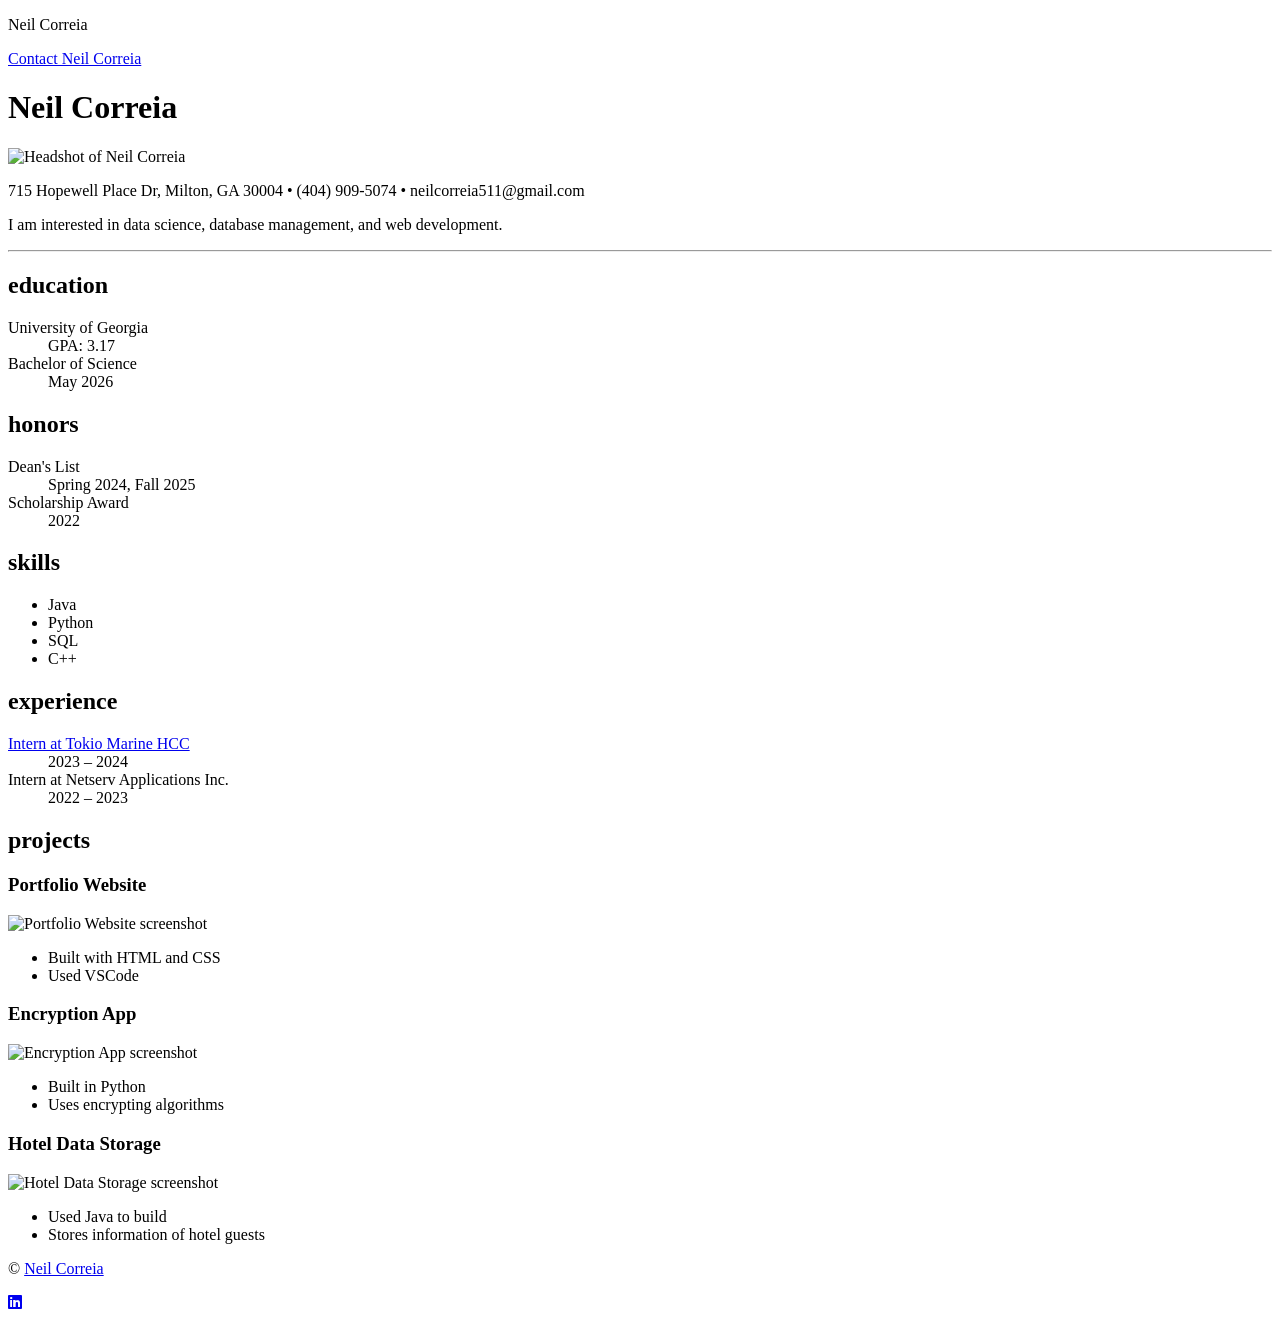
==== index.html @ 4543f7ac "Update styling" ====
<!doctype html>
<html lang="en">
  <head>
    <meta charset="UTF-8" />
    <meta name="viewport" content="width=device-width, initial-scale=1.0" />
    <title>Neil Correia</title>
    <link
      rel="stylesheet"
      href="https://cdnjs.cloudflare.com/ajax/libs/font-awesome/6.5.0/css/all.min.css"
    />
    <link rel="stylesheet" href="style.css" />
    <!-- Google Fonts -->
    <link rel="preconnect" href="https://fonts.googleapis.com" />
    <link rel="preconnect" href="https://fonts.gstatic.com" crossorigin />
    <link
      href="https://fonts.googleapis.com/css2?family=Roboto:wght@400;700&family=Open+Sans:wght@400;600&display=swap"
      rel="stylesheet"
    />
  </head>
  <body>
    <nav>
      <p>Neil Correia</p>
      <p><a href="contact.html">Contact Neil Correia</a></p>
    </nav>

    <!-- Header/Splash section -->
    <header>
      <h1>Neil Correia</h1>
      <img
        src="images/headshot.jpg"
        alt="Headshot of Neil Correia"
        width="150"
      />
      <p class="address">
        715 Hopewell Place Dr, Milton, GA 30004 &bull; (404) 909-5074 &bull;
        neilcorreia511@gmail.com
      </p>
      <p class="tagline">
        I am interested in data science, database management, and web
        development.
      </p>
      <hr />
    </header>

    <section>
      <h2>education</h2>
      <dl>
        <dt>University of Georgia</dt>
        <dd>GPA: 3.17</dd>
        <dt>Bachelor of Science</dt>
        <dd>May 2026</dd>
      </dl>
    </section>

    <section>
      <h2>honors</h2>
      <dl>
        <dt>Dean's List</dt>
        <dd>Spring 2024, Fall 2025</dd>
        <dt>Scholarship Award</dt>
        <dd>2022</dd>
      </dl>
    </section>

    <section>
      <h2>skills</h2>
      <ul>
        <li>Java</li>
        <li>Python</li>
        <li>SQL</li>
        <li>C++</li>
      </ul>
    </section>

    <section>
      <h2>experience</h2>
      <dl>
        <dt><a href="https://www.tmhcc.com">Intern at Tokio Marine HCC</a></dt>
        <dd>2023 – 2024</dd>
        <dt>Intern at Netserv Applications Inc.</dt>
        <dd>2022 – 2023</dd>
      </dl>
    </section>

    <section>
      <h2>projects</h2>
      <div class="three-col">
        <div class="card">
          <h3>Portfolio Website</h3>
          <img src="images/project1.jpg" alt="Portfolio Website screenshot" />
          <ul>
            <li>Built with HTML and CSS</li>
            <li>Used VSCode</li>
          </ul>
        </div>
        <div class="card">
          <h3>Encryption App</h3>
          <img src="images/project2.jpg" alt="Encryption App screenshot" />
          <ul>
            <li>Built in Python</li>
            <li>Uses encrypting algorithms</li>
          </ul>
        </div>
        <div class="card">
          <h3>Hotel Data Storage</h3>
          <img src="images/project3.jpg" alt="Hotel Data Storage screenshot" />
          <ul>
            <li>Used Java to build</li>
            <li>Stores information of hotel guests</li>
          </ul>
        </div>
      </div>
    </section>

    <footer>
      <p>&copy; <a href="contact.html">Neil Correia</a></p>
      <a
        href="https://www.linkedin.com/in/neil-correia-00baa1218/"
        target="_blank"
      >
        <i class="fa-brands fa-linkedin"></i>
      </a>
    </footer>
  </body>
</html>
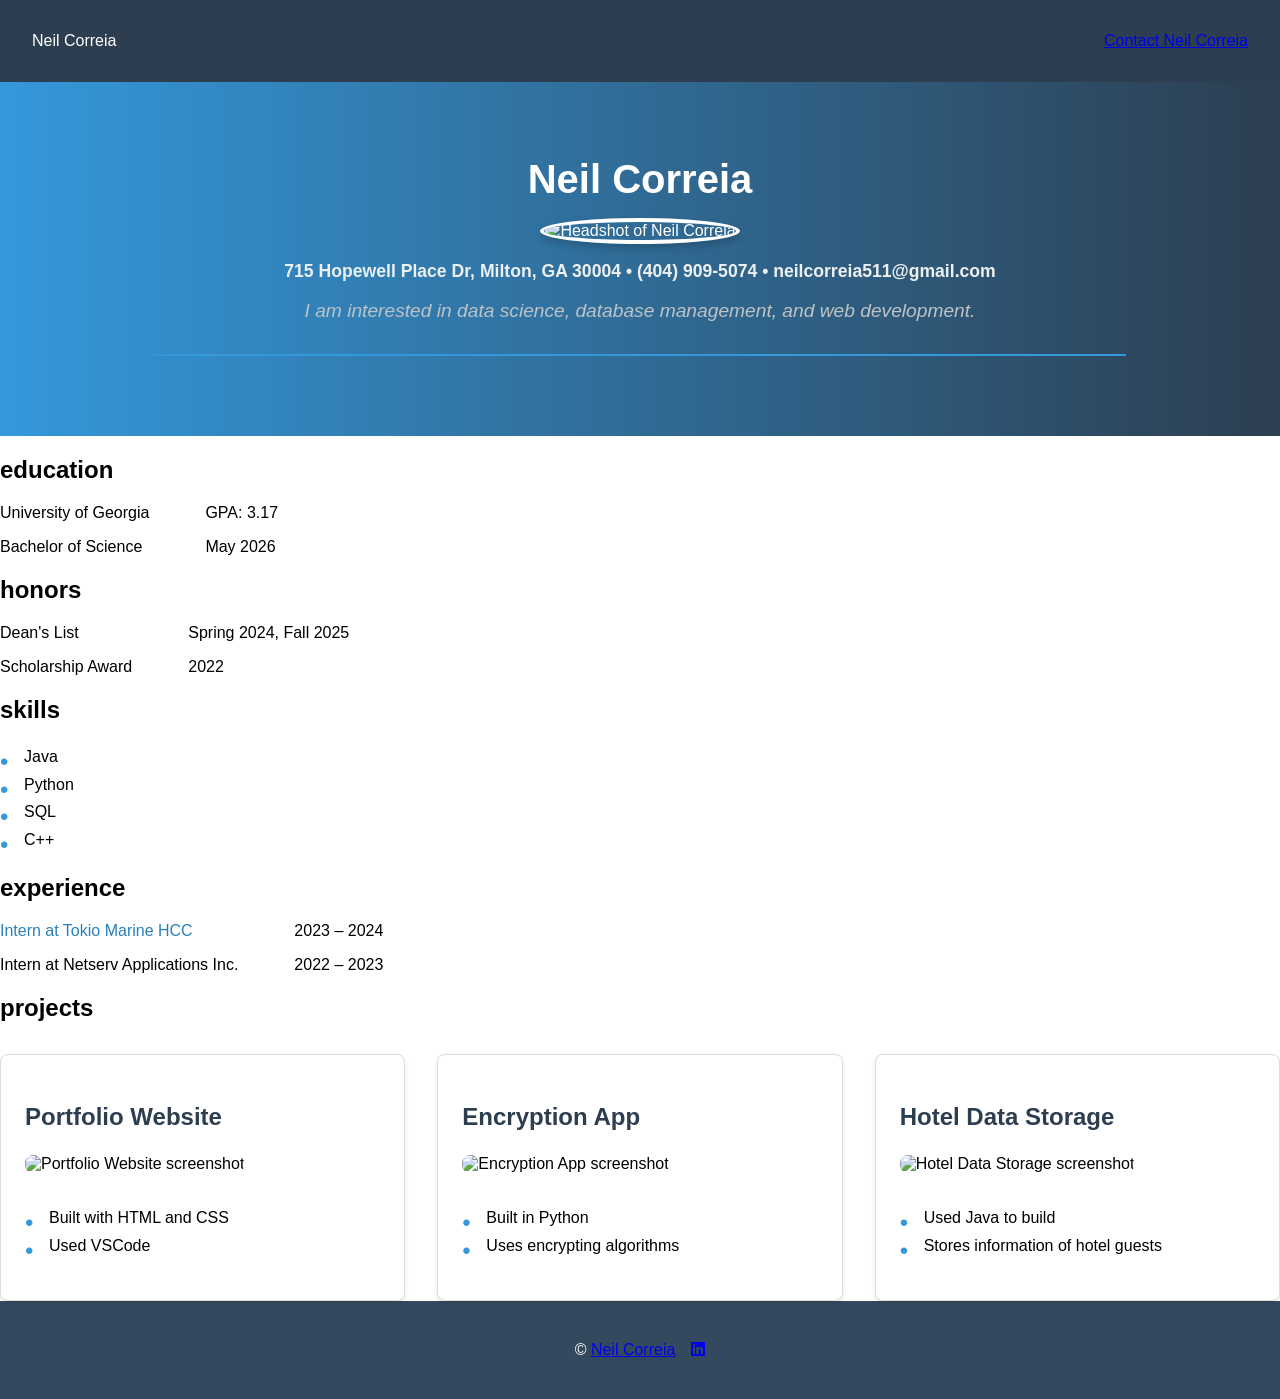
==== commit 7b460874: "Fix CSS path and add Jest configuration for Node.js 18 compatibility" ====
--- a/index.html
+++ b/index.html
@@ -1,5 +1,5 @@
 <!doctype html>
-<html lang="en">
+<html lang="en"> 
   <head>
     <meta charset="UTF-8" />
     <meta name="viewport" content="width=device-width, initial-scale=1.0" />
@@ -8,8 +8,7 @@
       rel="stylesheet"
       href="https://cdnjs.cloudflare.com/ajax/libs/font-awesome/6.5.0/css/all.min.css"
     />
-    <link rel="stylesheet" href="style.css" />
-    <!-- Google Fonts -->
+    <link rel="stylesheet" href="css/style.css" />
     <link rel="preconnect" href="https://fonts.googleapis.com" />
     <link rel="preconnect" href="https://fonts.gstatic.com" crossorigin />
     <link
@@ -23,7 +22,6 @@
       <p><a href="contact.html">Contact Neil Correia</a></p>
     </nav>
 
-    <!-- Header/Splash section -->
     <header>
       <h1>Neil Correia</h1>
       <img
@@ -51,7 +49,6 @@
         <dd>May 2026</dd>
       </dl>
     </section>
-
     <section>
       <h2>honors</h2>
       <dl>
--- a/css/style.css
+++ b/css/style.css
@@ -0,0 +1,175 @@
+body {
+  margin: 0;
+  padding: 0;
+  font-family: "Open Sans", sans-serif;
+}
+
+/****************   Nav Section **********************/
+nav {
+  background-color: #2c3e50;
+  color: white;
+  padding: 1rem 2rem;
+  display: flex;
+  justify-content: space-between;
+  align-items: center;
+}
+
+/***********************  Footer Section   **************************/
+footer {
+  background-color: #34495e;
+  color: white;
+  padding: 1.5rem;
+  display: flex;
+  justify-content: center;
+  align-items: center;
+  gap: 1rem;
+}
+
+/*********** Splash Page ************************/
+header {
+  background: linear-gradient(to right, #3498db, #2c3e50);
+  color: white;
+  padding: 3rem 2rem;
+  text-align: center;
+}
+
+header h1 {
+  font-family: "Roboto", sans-serif;
+  font-size: 2.5rem;
+  color: white;
+  margin-bottom: 1rem;
+}
+
+header img {
+  border-radius: 50%;
+  border: 4px solid white;
+  box-shadow: 0 4px 8px rgba(0, 0, 0, 0.2);
+}
+
+.address {
+  font-size: 1.1rem;
+  font-weight: bold;
+  color: #ecf0f1;
+}
+
+.tagline {
+  font-style: italic;
+  color: #bdc3c7;
+  font-size: 1.2rem;
+  margin-top: 1rem;
+}
+
+/************* Sections ********************/
+hr {
+  border: none;
+  height: 2px;
+  background-color: #3498db;
+  margin: 2rem auto;
+  width: 80%;
+}
+
+section h3 {
+  font-family: "Roboto", sans-serif;
+  color: #2c3e50;
+  font-size: 1.5rem;
+}
+
+section dl {
+  display: grid;
+  grid-template-columns: auto 1fr;
+  gap: 1rem;
+}
+
+section ul {
+  list-style-type: none;
+  padding-left: 0;
+}
+
+section ul li {
+  padding: 0.3rem 0;
+  padding-left: 1.5rem;
+  position: relative;
+}
+
+section ul li::before {
+  content: "•";
+  color: #3498db;
+  position: absolute;
+  left: 0;
+  font-size: 1.5rem;
+}
+
+section a {
+  color: #2980b9;
+  text-decoration: none;
+}
+
+section a:hover {
+  color: #e74c3c;
+  text-decoration: underline;
+}
+
+/**************   Projects   *****************/
+.three-col {
+  display: grid;
+  grid-template-columns: repeat(3, 1fr);
+  gap: 2rem;
+  margin-top: 2rem;
+}
+
+.card img {
+  width: 100%;
+  height: 150px;
+  object-fit: cover;
+  border-radius: 8px;
+  margin-bottom: 1rem;
+}
+
+.card {
+  background-color: white;
+  border: 1px solid #ddd;
+  border-radius: 8px;
+  padding: 1.5rem;
+  box-shadow: 0 2px 4px rgba(0, 0, 0, 0.1);
+}
+
+/**************   Responsiveness   *****************/
+@media (max-width: 680px) {
+  nav {
+    flex-direction: column;
+    text-align: center;
+    gap: 1rem;
+  }
+
+  .three-col {
+    grid-template-columns: 1fr;
+    gap: 1.5rem;
+  }
+}
+
+/**************   Contact Page   *****************/
+.one-col {
+  max-width: 600px;
+  margin: 0 auto;
+  padding: 2rem;
+}
+
+input {
+  width: 100%;
+  padding: 0.8rem;
+  margin-bottom: 1rem;
+  border: 1px solid #ddd;
+  border-radius: 4px;
+  box-sizing: border-box;
+}
+
+textarea {
+  width: 100%;
+  padding: 0.8rem;
+  margin-bottom: 1rem;
+  border: 1px solid #ddd;
+  border-radius: 4px;
+  box-sizing: border-box;
+  min-height: 150px;
+  resize: vertical;
+}
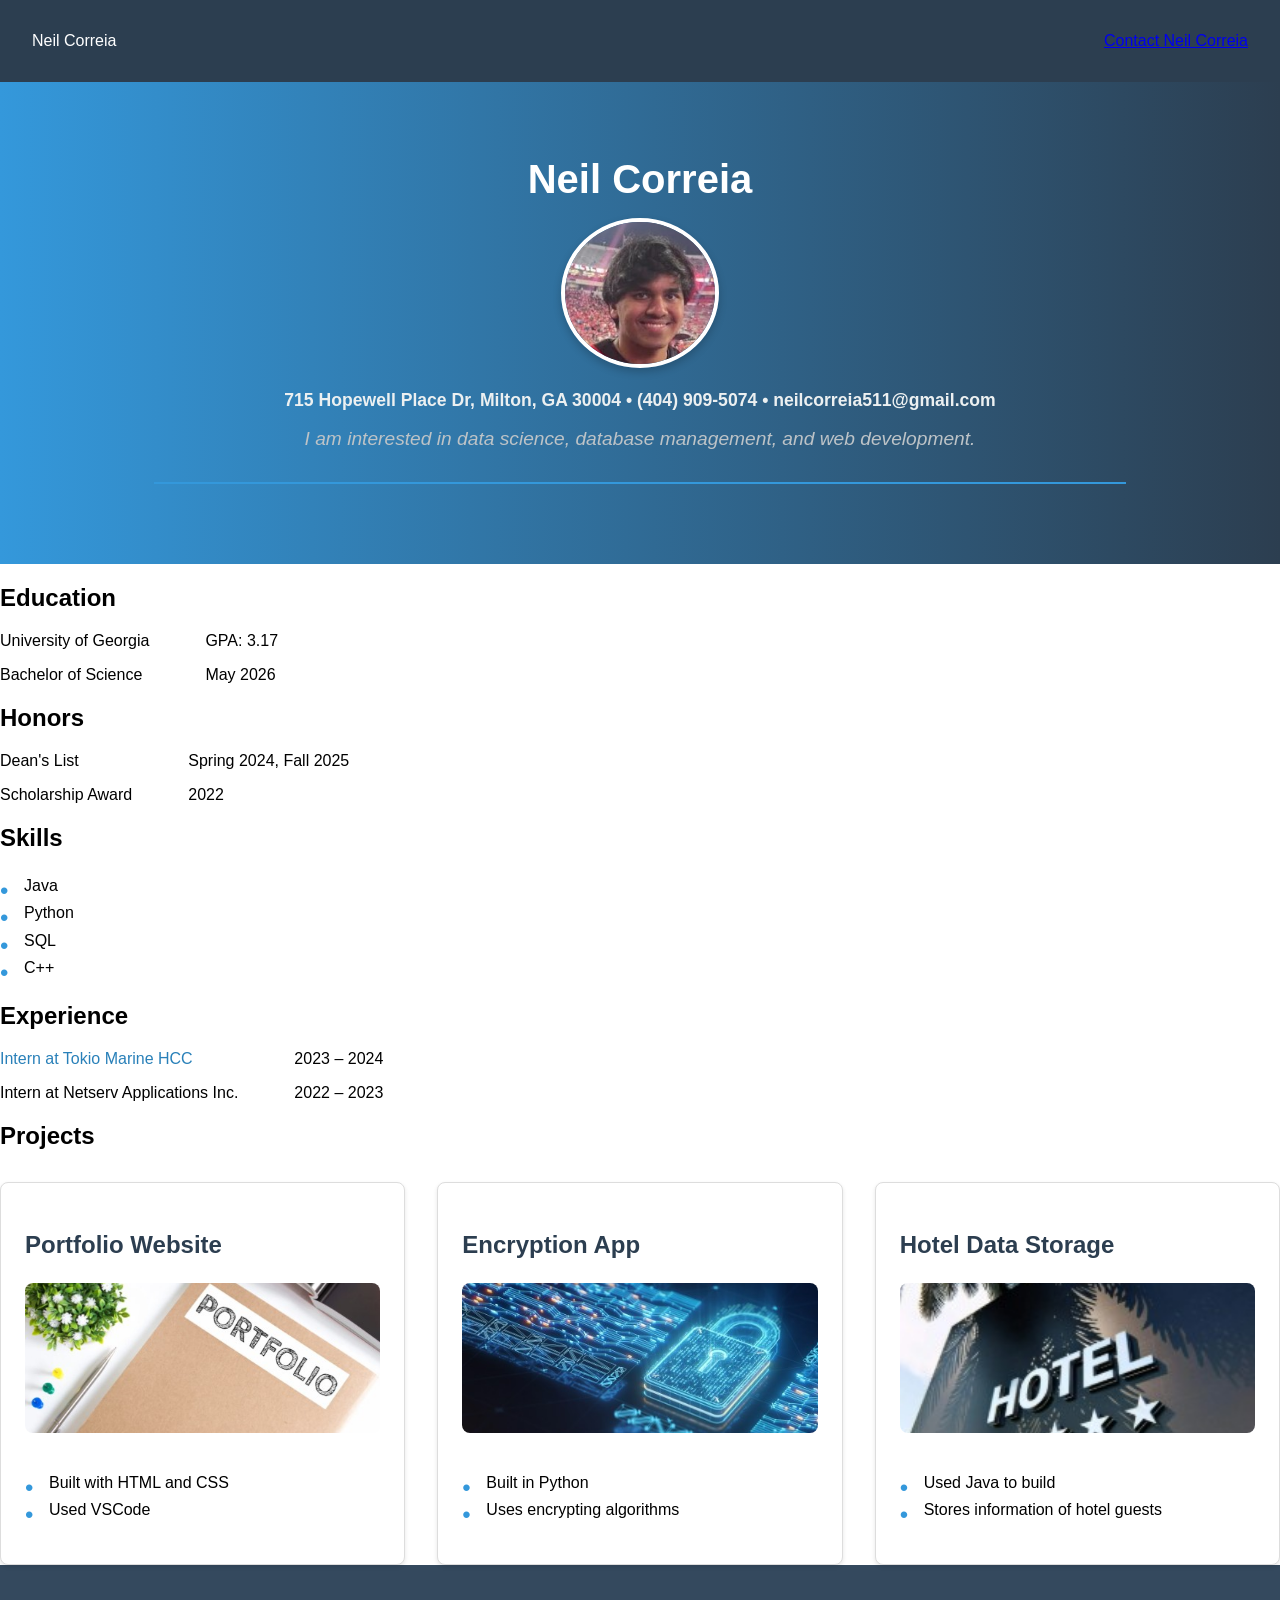
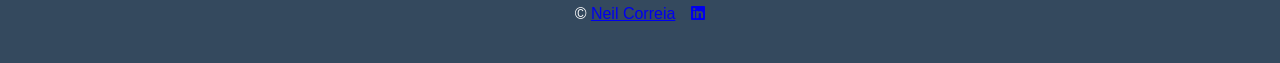
==== commit 0549d097: "Update index.html" ====
--- a/index.html
+++ b/index.html
@@ -1,5 +1,5 @@
 <!doctype html>
-<html lang="en"> 
+<html lang="en">
   <head>
     <meta charset="UTF-8" />
     <meta name="viewport" content="width=device-width, initial-scale=1.0" />
@@ -41,7 +41,7 @@
     </header>
 
     <section>
-      <h2>education</h2>
+      <h2>Education</h2>
       <dl>
         <dt>University of Georgia</dt>
         <dd>GPA: 3.17</dd>
@@ -50,7 +50,7 @@
       </dl>
     </section>
     <section>
-      <h2>honors</h2>
+      <h2>Honors</h2>
       <dl>
         <dt>Dean's List</dt>
         <dd>Spring 2024, Fall 2025</dd>
@@ -60,7 +60,7 @@
     </section>
 
     <section>
-      <h2>skills</h2>
+      <h2>Skills</h2>
       <ul>
         <li>Java</li>
         <li>Python</li>
@@ -70,7 +70,7 @@
     </section>
 
     <section>
-      <h2>experience</h2>
+      <h2>Experience</h2>
       <dl>
         <dt><a href="https://www.tmhcc.com">Intern at Tokio Marine HCC</a></dt>
         <dd>2023 – 2024</dd>
@@ -80,7 +80,7 @@
     </section>
 
     <section>
-      <h2>projects</h2>
+      <h2>Projects</h2>
       <div class="three-col">
         <div class="card">
           <h3>Portfolio Website</h3>
